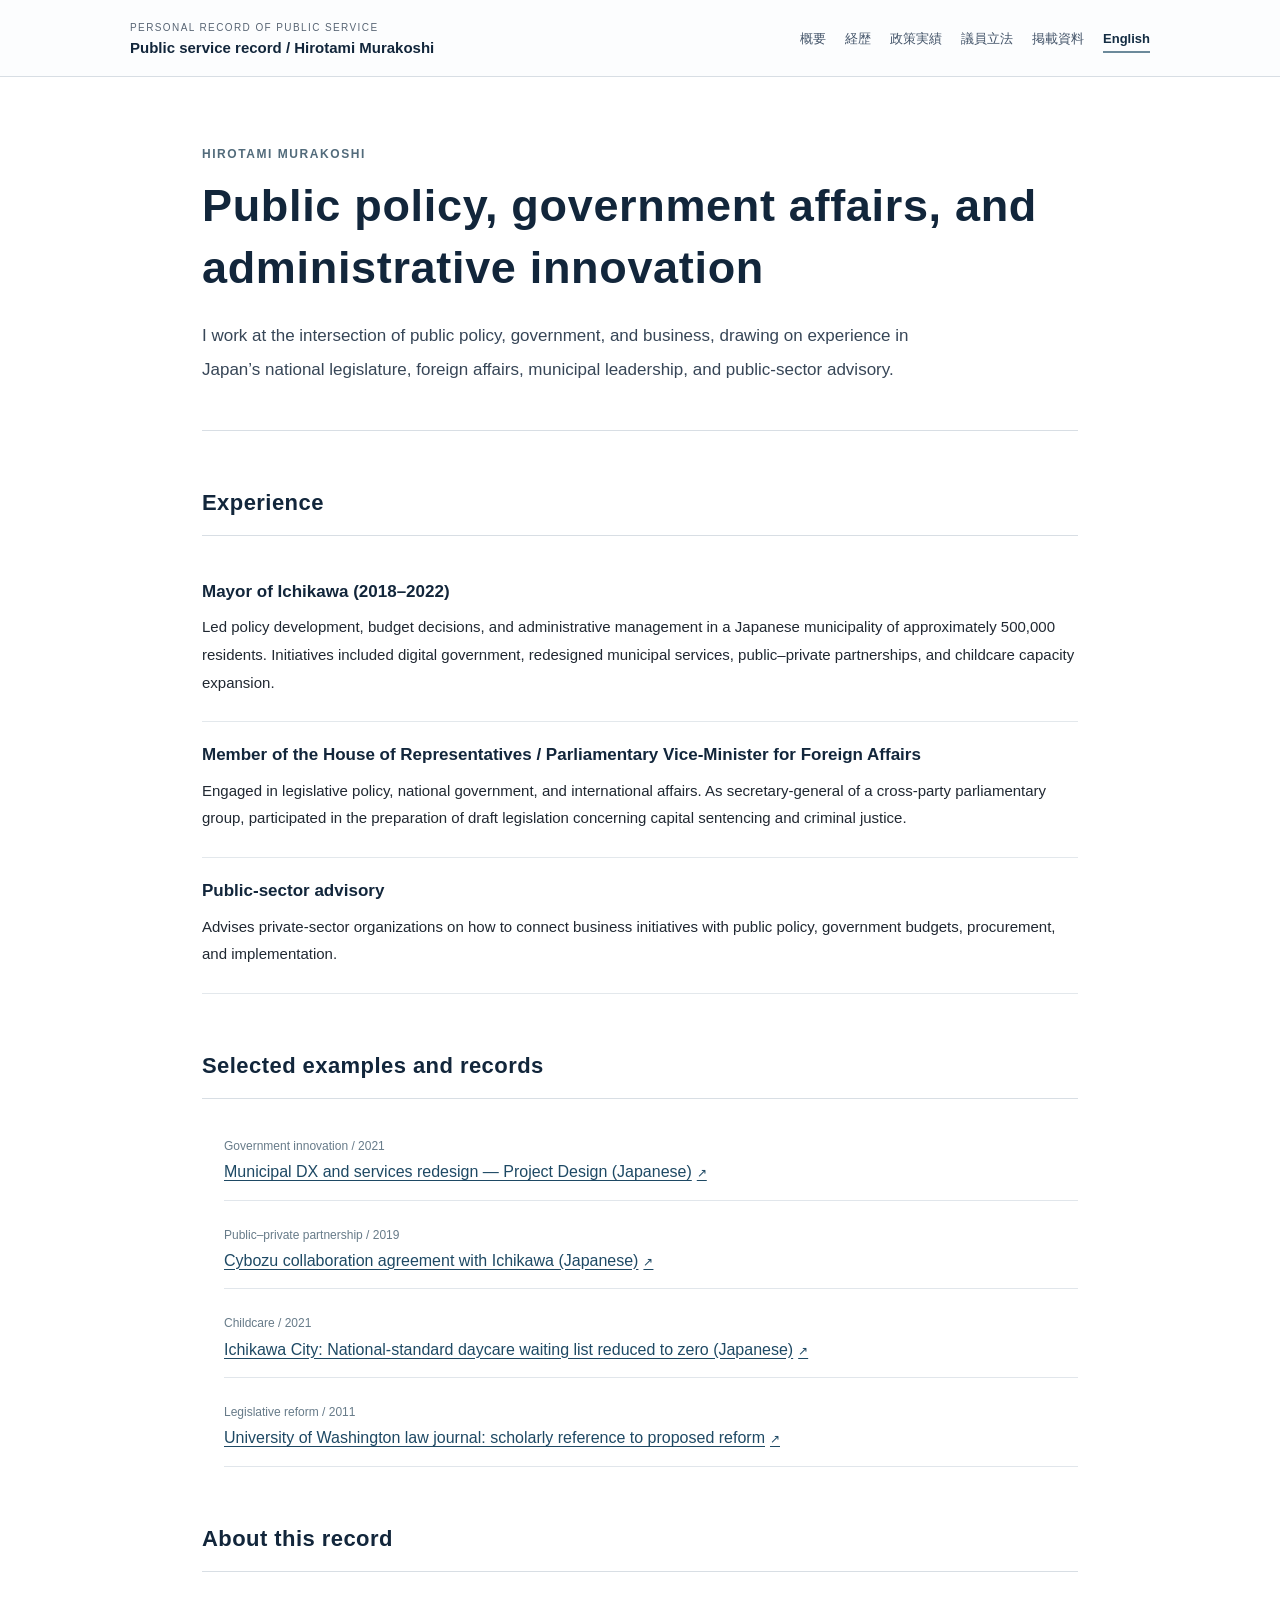
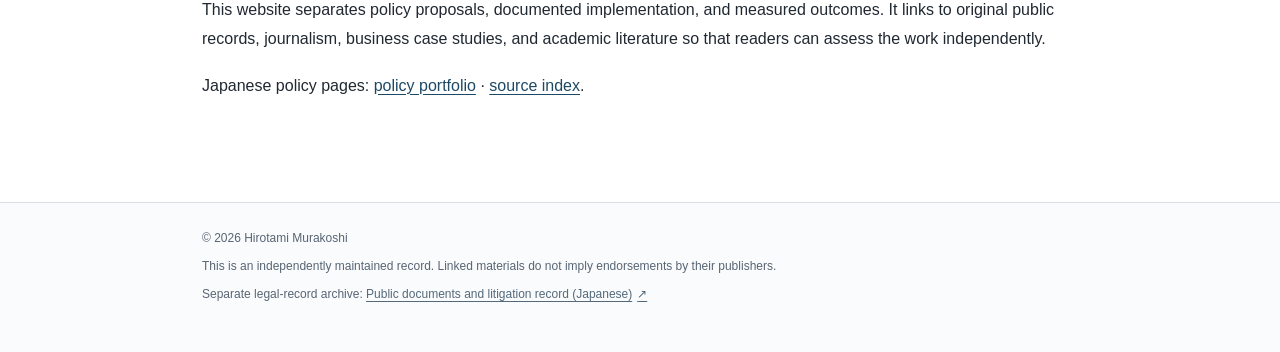
==== en/index.html @ db8400e1 "Add files via upload" ====
<!doctype html>
<html lang="en">
<head>
<meta charset="utf-8">
<meta name="viewport" content="width=device-width,initial-scale=1">
<meta name="color-scheme" content="light">
<meta name="description" content="Former Mayor of Ichikawa and Japanese parliamentarian; public policy, government affairs and municipal innovation experience.">
<link rel="canonical" href="https://hirotamimurakoshi.github.io/public-service-record/en/">
<meta property="og:type" content="website"><meta property="og:title" content="Hirotami Murakoshi | Public Policy &amp; Government Innovation"><meta property="og:description" content="Former Mayor of Ichikawa and Japanese parliamentarian; public policy, government affairs and municipal innovation experience."><meta property="og:url" content="https://hirotamimurakoshi.github.io/public-service-record/en/">
<link rel="stylesheet" href="../assets/site.css">
<title>Hirotami Murakoshi | Public Policy &amp; Government Innovation | Hirotami Murakoshi</title>
</head>
<body>
<a class="skip-link" href="#main">本文へ移動</a>
<div class="site-top"><div class="site-top-inner"><a class="site-brand" href="../"><span class="brand-tag">PERSONAL RECORD OF PUBLIC SERVICE</span><span class="brand-name">Public service record / Hirotami Murakoshi</span></a><nav aria-label="Main navigation"><a class="nav-link" href="../" >概要</a><a class="nav-link" href="../profile/" >経歴</a><a class="nav-link" href="../policies/" >政策実績</a><a class="nav-link" href="../legislation/" >議員立法</a><a class="nav-link" href="../publications/" >掲載資料</a><a class="nav-link active" href="../en/" aria-current="page">English</a></nav></div></div>
<main id="main">
<header class="hero"><p class="eyebrow">HIROTAMI MURAKOSHI</p><h1>Public policy, government affairs, and administrative innovation</h1><p class="lead">I work at the intersection of public policy, government, and business, drawing on experience in Japan’s national legislature, foreign affairs, municipal leadership, and public-sector advisory.</p></header>
<section class="section"><h2>Experience</h2><div class="entry"><h3>Mayor of Ichikawa (2018–2022)</h3><p>Led policy development, budget decisions, and administrative management in a Japanese municipality of approximately 500,000 residents. Initiatives included digital government, redesigned municipal services, public–private partnerships, and childcare capacity expansion.</p></div><div class="entry"><h3>Member of the House of Representatives / Parliamentary Vice-Minister for Foreign Affairs</h3><p>Engaged in legislative policy, national government, and international affairs. As secretary-general of a cross-party parliamentary group, participated in the preparation of draft legislation concerning capital sentencing and criminal justice.</p></div><div class="entry"><h3>Public-sector advisory</h3><p>Advises private-sector organizations on how to connect business initiatives with public policy, government budgets, procurement, and implementation.</p></div></section>
<section class="section"><h2>Selected examples and records</h2><ul class="source-list"><li><span class="source-type">Government innovation / 2021</span><a href="https://www.projectdesign.jp/202105/ict-utilization-chief-roundtable/009324.php" target="_blank" rel="noopener noreferrer">Municipal DX and services redesign — Project Design (Japanese)<span aria-hidden="true" class="external">↗</span></a></li><li><span class="source-type">Public–private partnership / 2019</span><a href="https://topics.cybozu.co.jp/news/2019/07/16-8474.html" target="_blank" rel="noopener noreferrer">Cybozu collaboration agreement with Ichikawa (Japanese)<span aria-hidden="true" class="external">↗</span></a></li><li><span class="source-type">Childcare / 2021</span><a href="https://www.city.ichikawa.lg.jp/site/kohoichikawa/6247.html" target="_blank" rel="noopener noreferrer">Ichikawa City: National-standard daycare waiting list reduced to zero (Japanese)<span aria-hidden="true" class="external">↗</span></a></li><li><span class="source-type">Legislative reform / 2011</span><a href="https://digitalcommons.law.uw.edu/wilj/vol20/iss3/7" target="_blank" rel="noopener noreferrer">University of Washington law journal: scholarly reference to proposed reform<span aria-hidden="true" class="external">↗</span></a></li></ul></section>
<section class="section"><h2>About this record</h2><p>This website separates policy proposals, documented implementation, and measured outcomes. It links to original public records, journalism, business case studies, and academic literature so that readers can assess the work independently.</p><p>Japanese policy pages: <a href="../policies/">policy portfolio</a> · <a href="../publications/">source index</a>.</p></section>
</main>
<footer><div class="footer-inner"><p>© 2026 Hirotami Murakoshi</p><p>This is an independently maintained record. Linked materials do not imply endorsements by their publishers.</p><p>Separate legal-record archive: <a href="https://hirotamimurakoshi.github.io/" target="_blank" rel="noopener noreferrer">Public documents and litigation record (Japanese)<span aria-hidden="true" class="external">↗</span></a></p></div></footer>
</body></html>
---- assets/site.css ----
@charset "UTF-8";
:root{--ink:#202832;--heading:#12263b;--muted:#586574;--line:#d8dee4;--soft:#f6f8fa;--accent:#1e4964;--paper:#fff}
*{box-sizing:border-box}html{scroll-behavior:smooth}body{margin:0;background:var(--paper);color:var(--ink);font-family:-apple-system,BlinkMacSystemFont,"Helvetica Neue","Hiragino Kaku Gothic ProN","Hiragino Sans","Yu Gothic",Meiryo,sans-serif;font-size:16px;line-height:1.85;-webkit-font-smoothing:antialiased}
a{color:var(--accent);text-underline-offset:3px}a:hover{color:#0e2d42}.external{font-size:12px;margin-left:5px}.skip-link{position:absolute;left:-100vw;top:4px}.skip-link:focus{left:8px;z-index:1000;background:white;padding:8px}.site-top{border-bottom:1px solid var(--line);background:#fcfdfe}.site-top-inner{max-width:1080px;padding:20px 30px 15px;margin:auto;display:flex;align-items:center;justify-content:space-between;gap:32px}.site-brand{text-decoration:none;display:flex;flex-direction:column;min-width:220px}.brand-tag{font-size:10px;color:var(--muted);letter-spacing:.14em;line-height:1.5}.brand-name{font-size:15px;font-weight:600;color:var(--heading);line-height:1.7}.site-top nav{display:flex;gap:19px;flex-wrap:wrap;justify-content:flex-end}.nav-link{text-decoration:none;color:#425368;font-size:13px;white-space:nowrap}.nav-link.active{color:#142d43;font-weight:700;border-bottom:2px solid #6c8a9b}main{max-width:940px;margin:0 auto;padding:66px 32px 85px;min-height:67vh}.eyebrow{color:#526b7b;font-size:12px;letter-spacing:.13em;font-weight:650;margin:0 0 10px}.hero{border-bottom:1px solid var(--line);padding-bottom:43px}.hero h1{font-weight:600;font-size:clamp(29px,4vw,45px);letter-spacing:.015em;line-height:1.38;margin:0 0 20px;color:var(--heading)}.lead{font-size:17px;line-height:2;color:#374657;max-width:760px;margin:0}.small-lead{font-size:15px;color:var(--muted);line-height:1.9;margin-top:15px;max-width:770px}.section{margin-top:52px}.section h2{font-size:22px;font-weight:600;letter-spacing:.02em;color:var(--heading);border-bottom:1px solid var(--line);padding-bottom:11px;margin:0 0 23px}.section h3{font-size:18px;color:var(--heading);margin:27px 0 10px}.section p{margin:0 0 17px}.section ul{margin:0 0 20px;padding-left:22px}.section li{margin-bottom:10px}.grid{display:grid;grid-template-columns:repeat(2,minmax(0,1fr));gap:16px}.tile{border:1px solid #d7dfe6;background:#fff;border-radius:4px;padding:21px 22px;display:block;color:inherit;text-decoration:none;transition:border-color .12s,background .12s}.tile:hover{border-color:#8da4b7;background:#fafcfe;color:inherit}.tile .kicker{display:block;font-size:11px;letter-spacing:.1em;color:#5c7485;margin-bottom:8px}.tile strong{display:block;font-size:17px;line-height:1.55;color:#17334d;font-weight:650}.tile span{display:block;font-size:14px;line-height:1.75;color:#526271;margin-top:10px}.note{background:var(--soft);border-left:3px solid #7f9bae;padding:18px 20px;font-size:14px;color:#465464}.meta{font-size:13px;color:var(--muted)}.entry{padding:17px 0;border-bottom:1px solid #e3e8ec}.entry:first-child{border-top:1px solid #e3e8ec}.entry h3{margin:0 0 6px;font-size:17px}.entry p{margin:4px 0 8px;font-size:15px}.entry .source-meta{color:#596a78;font-size:12px}.tag{font-size:11px;letter-spacing:.04em;color:#52687a;background:#ecf2f5;border-radius:2px;padding:3px 6px}.figrow{display:flex;gap:16px;flex-wrap:wrap;margin-top:22px}.fig{border-top:3px solid #9bb0c0;background:#f8fafb;min-width:150px;flex:1;padding:18px}.fig .number{font-family:Georgia,serif;color:var(--heading);font-size:31px;line-height:1.3}.fig .label{display:block;color:#566677;font-size:12px}.breadcrumb{font-size:12px;color:#697887;margin-bottom:19px}.breadcrumb a{color:#586c7d}.source-list{margin:0;padding:0;list-style:none}.source-list li{padding:13px 0;border-bottom:1px solid #e1e6eb}.source-type{display:block;font-size:12px;color:#677b89}.subnav{margin-top:30px}.subnav a{margin-right:20px;font-size:14px}.table-wrap{overflow-x:auto}table{width:100%;border-collapse:collapse;font-size:14px}th,td{padding:12px;vertical-align:top;border-bottom:1px solid var(--line);text-align:left}th{color:var(--heading);background:var(--soft);font-weight:650}footer{border-top:1px solid var(--line);background:#fafbfc}.footer-inner{max-width:940px;margin:0 auto;padding:25px 32px 40px}.footer-inner p{font-size:12px;color:var(--muted);margin:0 0 7px;line-height:1.75}.footer-inner a{color:#54697b}
@media(max-width:740px){.site-top-inner{padding:17px 18px;display:block}.site-top nav{margin-top:12px;justify-content:flex-start;gap:9px 17px}.site-brand{min-width:0}main{padding:42px 20px 65px}.hero{padding-bottom:31px}.lead{font-size:16px}.section{margin-top:39px}.section h2{font-size:20px}.grid{grid-template-columns:1fr}.figrow{display:block}.fig{margin-bottom:12px}.tile{padding:17px}}
@media(prefers-reduced-motion:reduce){html{scroll-behavior:auto}.tile{transition:none}}
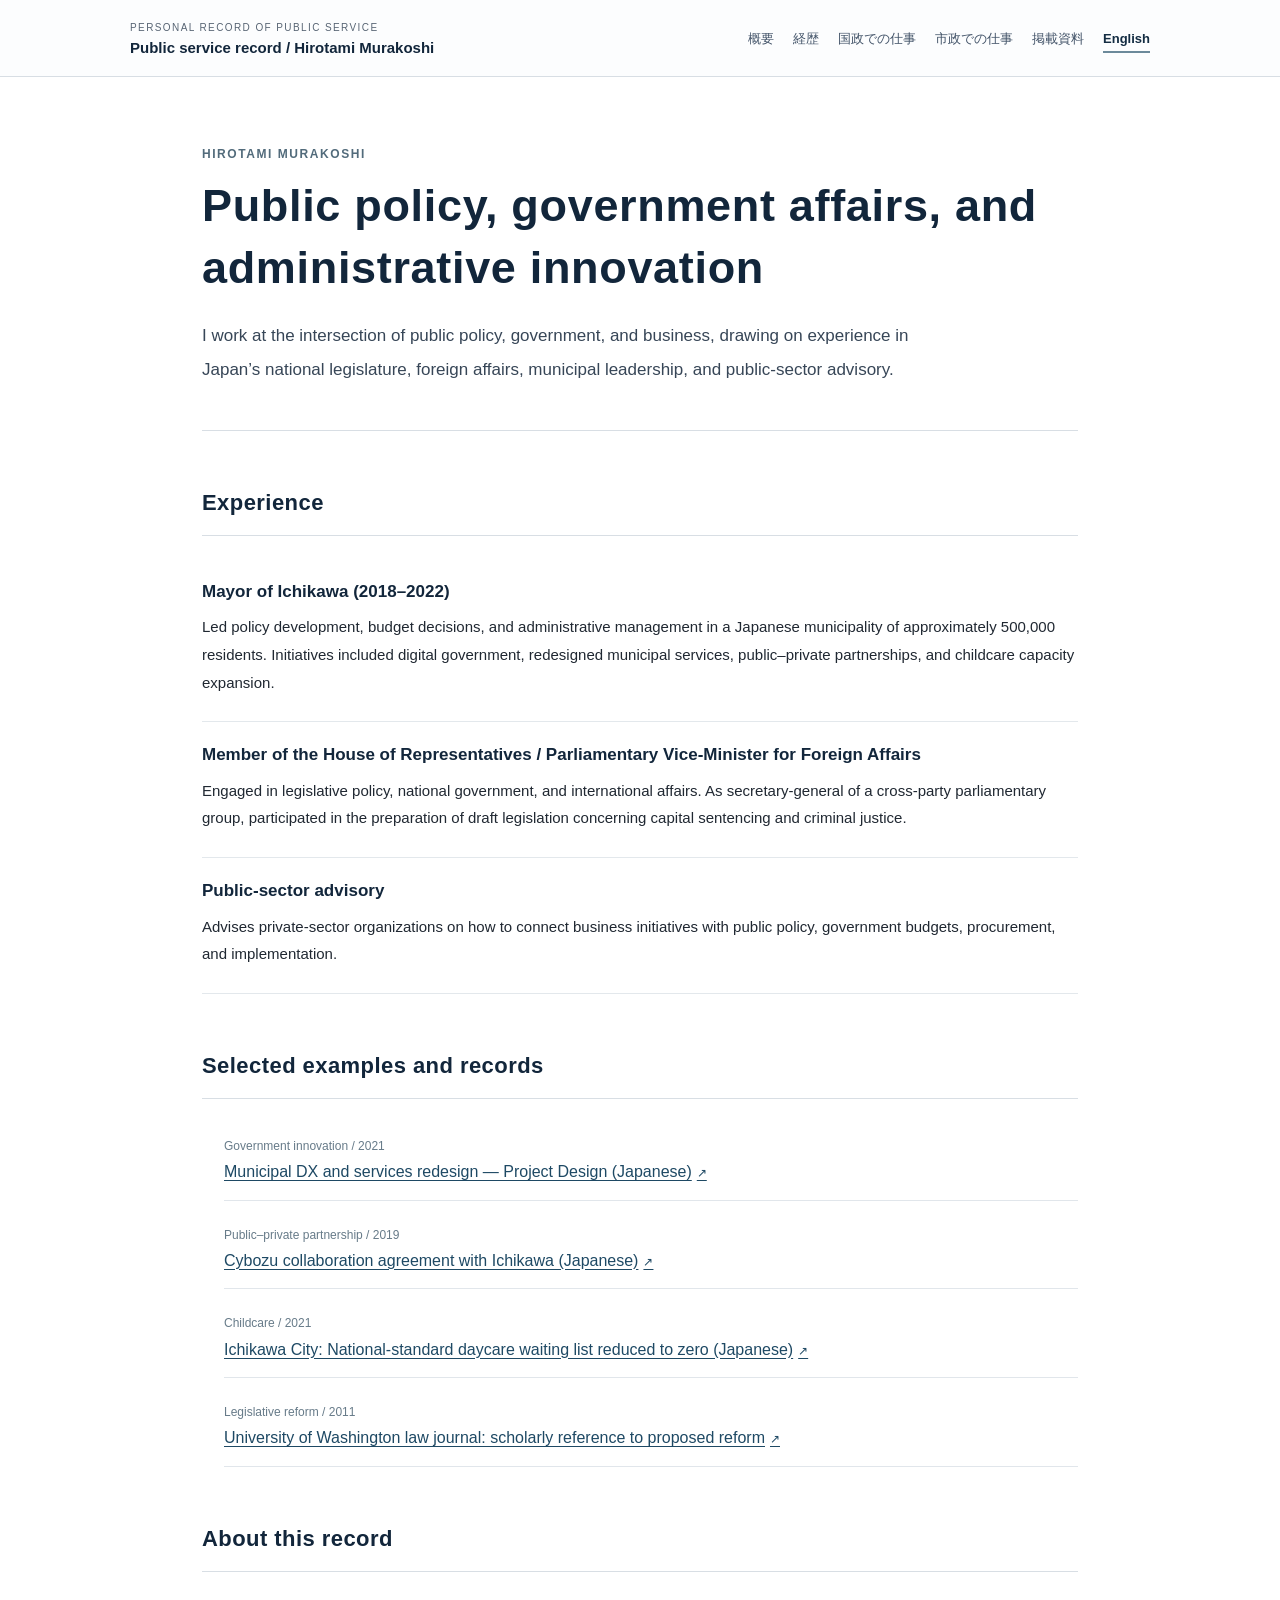
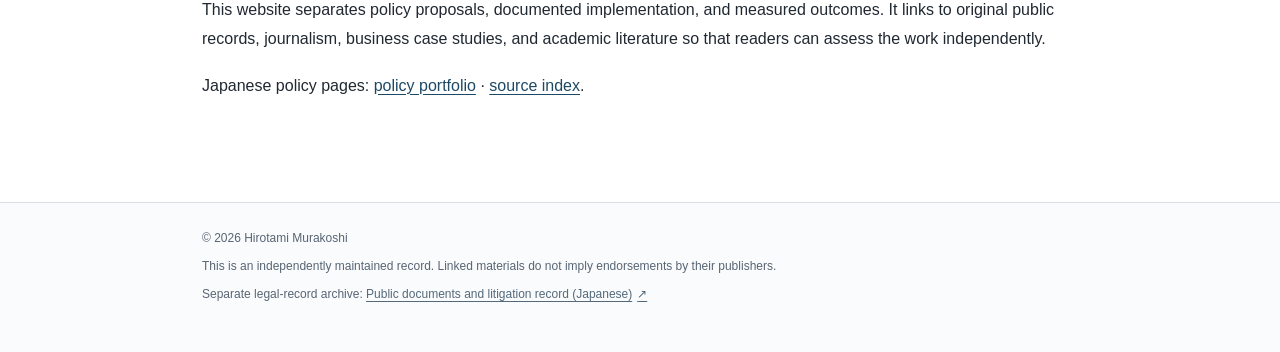
==== commit 7995d2ef: "Add files via upload" ====
--- a/en/index.html
+++ b/en/index.html
@@ -12,7 +12,7 @@
 </head>
 <body>
 <a class="skip-link" href="#main">本文へ移動</a>
-<div class="site-top"><div class="site-top-inner"><a class="site-brand" href="../"><span class="brand-tag">PERSONAL RECORD OF PUBLIC SERVICE</span><span class="brand-name">Public service record / Hirotami Murakoshi</span></a><nav aria-label="Main navigation"><a class="nav-link" href="../" >概要</a><a class="nav-link" href="../profile/" >経歴</a><a class="nav-link" href="../policies/" >政策実績</a><a class="nav-link" href="../legislation/" >議員立法</a><a class="nav-link" href="../publications/" >掲載資料</a><a class="nav-link active" href="../en/" aria-current="page">English</a></nav></div></div>
+<div class="site-top"><div class="site-top-inner"><a class="site-brand" href="../"><span class="brand-tag">PERSONAL RECORD OF PUBLIC SERVICE</span><span class="brand-name">Public service record / Hirotami Murakoshi</span></a><nav aria-label="Main navigation"><a class="nav-link" href="../">概要</a><a class="nav-link" href="../profile/">経歴</a><a class="nav-link" href="../national/">国政での仕事</a><a class="nav-link" href="../policies/">市政での仕事</a><a class="nav-link" href="../publications/">掲載資料</a><a class="nav-link active" href="../en/" aria-current="page">English</a></nav></div></div>
 <main id="main">
 <header class="hero"><p class="eyebrow">HIROTAMI MURAKOSHI</p><h1>Public policy, government affairs, and administrative innovation</h1><p class="lead">I work at the intersection of public policy, government, and business, drawing on experience in Japan’s national legislature, foreign affairs, municipal leadership, and public-sector advisory.</p></header>
 <section class="section"><h2>Experience</h2><div class="entry"><h3>Mayor of Ichikawa (2018–2022)</h3><p>Led policy development, budget decisions, and administrative management in a Japanese municipality of approximately 500,000 residents. Initiatives included digital government, redesigned municipal services, public–private partnerships, and childcare capacity expansion.</p></div><div class="entry"><h3>Member of the House of Representatives / Parliamentary Vice-Minister for Foreign Affairs</h3><p>Engaged in legislative policy, national government, and international affairs. As secretary-general of a cross-party parliamentary group, participated in the preparation of draft legislation concerning capital sentencing and criminal justice.</p></div><div class="entry"><h3>Public-sector advisory</h3><p>Advises private-sector organizations on how to connect business initiatives with public policy, government budgets, procurement, and implementation.</p></div></section>
